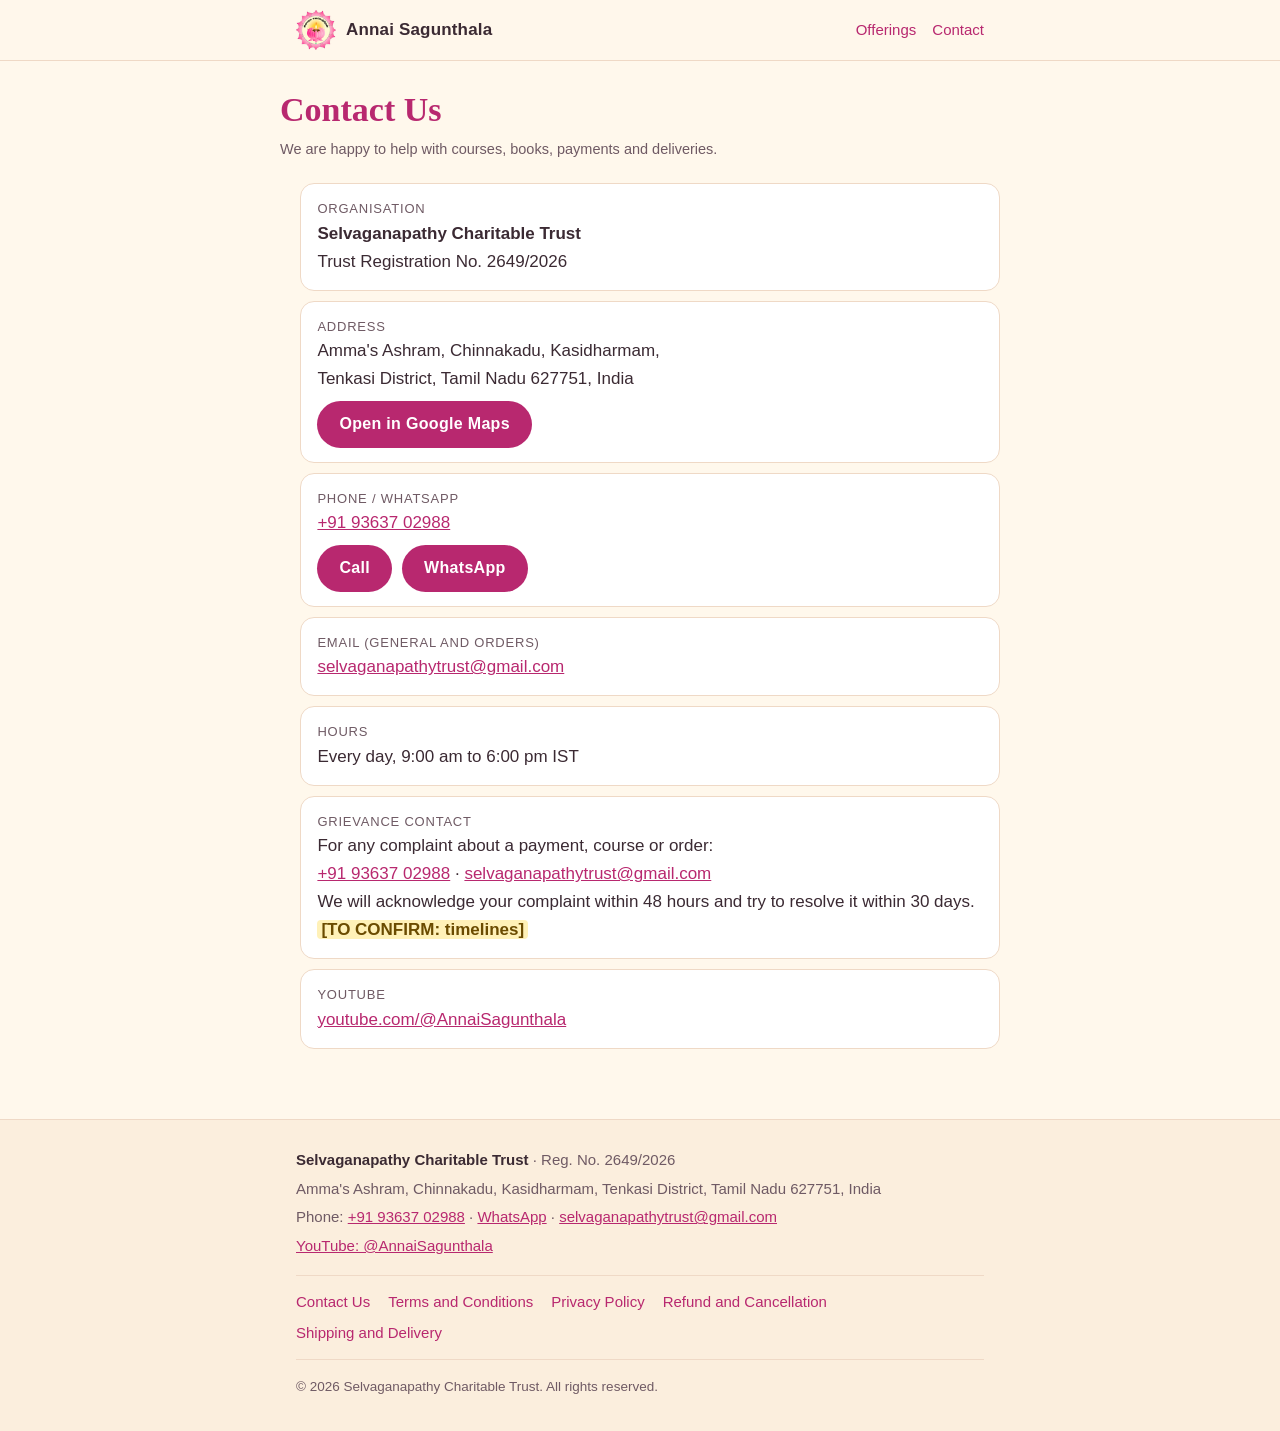
==== contact.html @ 1bb6f1a0 "Initial commit via Netlify [skip ci]" ====
<!doctype html>
<html lang="en">
<head>
  <meta charset="utf-8">
  <meta name="viewport" content="width=device-width, initial-scale=1">
  <title>Contact Us | Selvaganapathy Charitable Trust</title>
  <meta name="description" content="Contact Selvaganapathy Charitable Trust: address, phone, WhatsApp and email.">
  <link rel="icon" type="image/png" href="favicon.png">
  <link rel="apple-touch-icon" href="apple-touch-icon.png">
  <link rel="stylesheet" href="style.css">
</head>
<body>

<header class="site-header">
  <div class="wrap">
    <a class="brand" href="index.html"><img src="favicon.png" alt=""><span>Annai Sagunthala</span></a>
    <nav><a href="index.html#offerings">Offerings</a><a href="contact.html">Contact</a></nav>
  </div>
</header>

<main class="wrap page">

  <h1>Contact Us</h1>
  <p class="updated">We are happy to help with courses, books, payments and deliveries.</p>

  <ul class="contact-list">
    <li><span class="label">Organisation</span>
      <strong>Selvaganapathy Charitable Trust</strong><br>Trust Registration No. 2649/2026</li>
    <li><span class="label">Address</span>
      Amma's Ashram, Chinnakadu, Kasidharmam,<br>Tenkasi District, Tamil Nadu 627751, India
      <div class="actions"><a class="btn btn-small" href="https://maps.app.goo.gl/eqkknSd1wBhGksHB7">Open in Google Maps</a></div></li>
    <li><span class="label">Phone / WhatsApp</span>
      <a href="tel:+919363702988">+91 93637 02988</a>
      <div class="actions">
        <a class="btn btn-small" href="tel:+919363702988">Call</a>
        <a class="btn btn-small" href="https://wa.me/919363702988">WhatsApp</a>
      </div></li>
    <li><span class="label">Email (general and orders)</span>
      <a href="mailto:selvaganapathytrust@gmail.com">selvaganapathytrust@gmail.com</a></li>
    <li><span class="label">Hours</span>Every day, 9:00 am to 6:00 pm IST</li>
    <li><span class="label">Grievance contact</span>
      For any complaint about a payment, course or order:<br>
      <a href="tel:+919363702988">+91 93637 02988</a> · <a href="mailto:selvaganapathytrust@gmail.com">selvaganapathytrust@gmail.com</a><br>
      We will acknowledge your complaint within 48 hours and try to resolve it within 30 days. <span class="tbc">[TO CONFIRM: timelines]</span></li>
    <li><span class="label">YouTube</span>
      <a href="https://www.youtube.com/@AnnaiSagunthala">youtube.com/@AnnaiSagunthala</a></li>
  </ul>
</main>

<footer class="site-footer">
  <div class="wrap">
    <p><strong>Selvaganapathy Charitable Trust</strong> · Reg. No. 2649/2026</p>
    <p>Amma's Ashram, Chinnakadu, Kasidharmam, Tenkasi District, Tamil Nadu 627751, India</p>
    <p>Phone: <a href="tel:+919363702988">+91 93637 02988</a> · <a href="https://wa.me/919363702988">WhatsApp</a> · <a href="mailto:selvaganapathytrust@gmail.com">selvaganapathytrust@gmail.com</a></p>
    <p><a href="https://www.youtube.com/@AnnaiSagunthala">YouTube: @AnnaiSagunthala</a></p>
    <nav class="links" aria-label="Policies">
      <a href="contact.html">Contact Us</a>
      <a href="terms.html">Terms and Conditions</a>
      <a href="privacy.html">Privacy Policy</a>
      <a href="refund.html">Refund and Cancellation</a>
      <a href="shipping.html">Shipping and Delivery</a>
    </nav>
    <p class="copy">© 2026 Selvaganapathy Charitable Trust. All rights reserved.</p>
  </div>
</footer>
</body>
</html>
---- style.css ----
/* Colours taken from Amma's lotus logo */
:root {
  --cream: #fff8ec;        /* inner circle of the logo: page background */
  --cream-deep: #fbeedd;   /* cards and footer */
  --lotus: #e2559b;        /* petal pink */
  --lotus-deep: #b8286f;   /* headings and button */
  --lotus-soft: #fbe1ee;
  --flame: #e9a321;        /* lamp flame: small accents */
  --text: #3b2a33;
  --muted: #6f5a64;
  --line: #efd9c6;
  --radius: 14px;
  --width: 720px;
}

* { box-sizing: border-box; }

html { -webkit-text-size-adjust: 100%; }

body {
  margin: 0;
  background: var(--cream);
  color: var(--text);
  font-family: -apple-system, BlinkMacSystemFont, "Segoe UI", Roboto, "Noto Sans", "Noto Sans Tamil",
    "Latha", "Tamil Sangam MN", "Helvetica Neue", Arial, sans-serif;
  font-size: 17px;
  line-height: 1.65;
}

a { color: var(--lotus-deep); }
a:hover { color: var(--lotus); }

.wrap { max-width: var(--width); margin: 0 auto; padding: 0 16px; }

/* Header on every page */
.site-header {
  border-bottom: 1px solid var(--line);
  background: rgba(255, 248, 236, 0.92);
}
.site-header .wrap {
  display: flex; flex-wrap: wrap; align-items: center; justify-content: space-between; gap: 6px 12px;
  padding-top: 10px; padding-bottom: 10px;
}
.brand { display: flex; align-items: center; gap: 10px; text-decoration: none; color: var(--text); }
.brand img { width: 40px; height: 40px; }
.brand span { font-weight: 600; letter-spacing: 0.01em; white-space: nowrap; }
.site-header nav { display: flex; gap: 16px; }
.site-header nav a { text-decoration: none; font-size: 15px; white-space: nowrap; }

/* Home page */
.hero { text-align: center; padding: 36px 0 12px; }
.hero .logo { width: min(260px, 70vw); height: auto; display: block; margin: 0 auto 12px; }
.hero h1 {
  margin: 8px 0 0; color: var(--lotus-deep);
  font-family: Georgia, "Times New Roman", serif; font-weight: 600;
  font-size: clamp(30px, 7vw, 44px); line-height: 1.2;
}
.hero .tamil { margin: 4px 0 0; font-size: clamp(22px, 5.5vw, 30px); color: var(--lotus-deep); font-weight: 600; }
.divider { width: 64px; height: 3px; background: var(--flame); border-radius: 2px; margin: 20px auto; opacity: 0.8; }
.welcome { font-size: 18px; color: var(--muted); max-width: 34em; margin: 0 auto 28px; }

.btn {
  display: inline-block; background: var(--lotus-deep); color: #fff; text-decoration: none;
  font-size: 20px; font-weight: 600; letter-spacing: 0.02em;
  padding: 16px 44px; border-radius: 999px;
  box-shadow: 0 6px 18px rgba(184, 40, 111, 0.25);
  transition: background 0.2s, transform 0.2s;
}
.btn:hover, .btn:focus-visible { background: var(--lotus); color: #fff; transform: translateY(-1px); }
.btn-small { font-size: 16px; padding: 10px 22px; box-shadow: none; }

/* Offerings */
section { padding: 28px 0; }
h2 { color: var(--lotus-deep); font-family: Georgia, "Times New Roman", serif; font-weight: 600; font-size: 26px; margin: 0 0 14px; }
h3 { margin: 0 0 4px; font-size: 18px; }
.cards { display: grid; gap: 14px; }
@media (min-width: 640px) { .cards { grid-template-columns: repeat(3, 1fr); } }
.card {
  background: #fff; border: 1px solid var(--line); border-top: 4px solid var(--lotus);
  border-radius: var(--radius); padding: 18px;
}
.card p { margin: 6px 0; color: var(--muted); font-size: 15.5px; }
.price { font-weight: 700; color: var(--text); font-size: 17px; }
.note { font-size: 14.5px; color: var(--muted); text-align: center; margin-top: 14px; }

/* Policy and contact pages */
.page { padding: 28px 0 36px; }
.page h1 { color: var(--lotus-deep); font-family: Georgia, "Times New Roman", serif; font-weight: 600; font-size: clamp(26px, 6vw, 34px); margin: 0 0 6px; line-height: 1.25; }
.page .updated { color: var(--muted); font-size: 14.5px; margin: 0 0 22px; }
.page h2 { font-size: 21px; margin: 28px 0 8px; }
.page ul { padding-left: 1.2em; }
.page li { margin: 4px 0; }

.contact-list { list-style: none; padding: 0; margin: 0; }
.contact-list li {
  background: #fff; border: 1px solid var(--line); border-radius: var(--radius);
  padding: 14px 16px; margin: 0 0 10px;
}
.contact-list .label { display: block; font-size: 13px; text-transform: uppercase; letter-spacing: 0.06em; color: var(--muted); }
.actions { display: flex; flex-wrap: wrap; gap: 10px; margin-top: 8px; }

/* Anything the owner must check */
.tbc { background: #fff1b8; color: #6b4b00; padding: 0 4px; border-radius: 4px; font-weight: 600; }

/* Footer on every page */
.site-footer { margin-top: 24px; background: var(--cream-deep); border-top: 1px solid var(--line); font-size: 15px; color: var(--muted); }
.site-footer .wrap { padding-top: 24px; padding-bottom: 28px; }
.site-footer strong { color: var(--text); }
.site-footer p { margin: 4px 0; }
.site-footer .links { display: flex; flex-wrap: wrap; gap: 6px 18px; margin: 16px 0; padding: 14px 0; border-top: 1px solid var(--line); border-bottom: 1px solid var(--line); }
.site-footer .links a { text-decoration: none; }
.site-footer .copy { font-size: 13.5px; margin-top: 12px; }

a:focus-visible, .btn:focus-visible { outline: 3px solid var(--flame); outline-offset: 3px; }
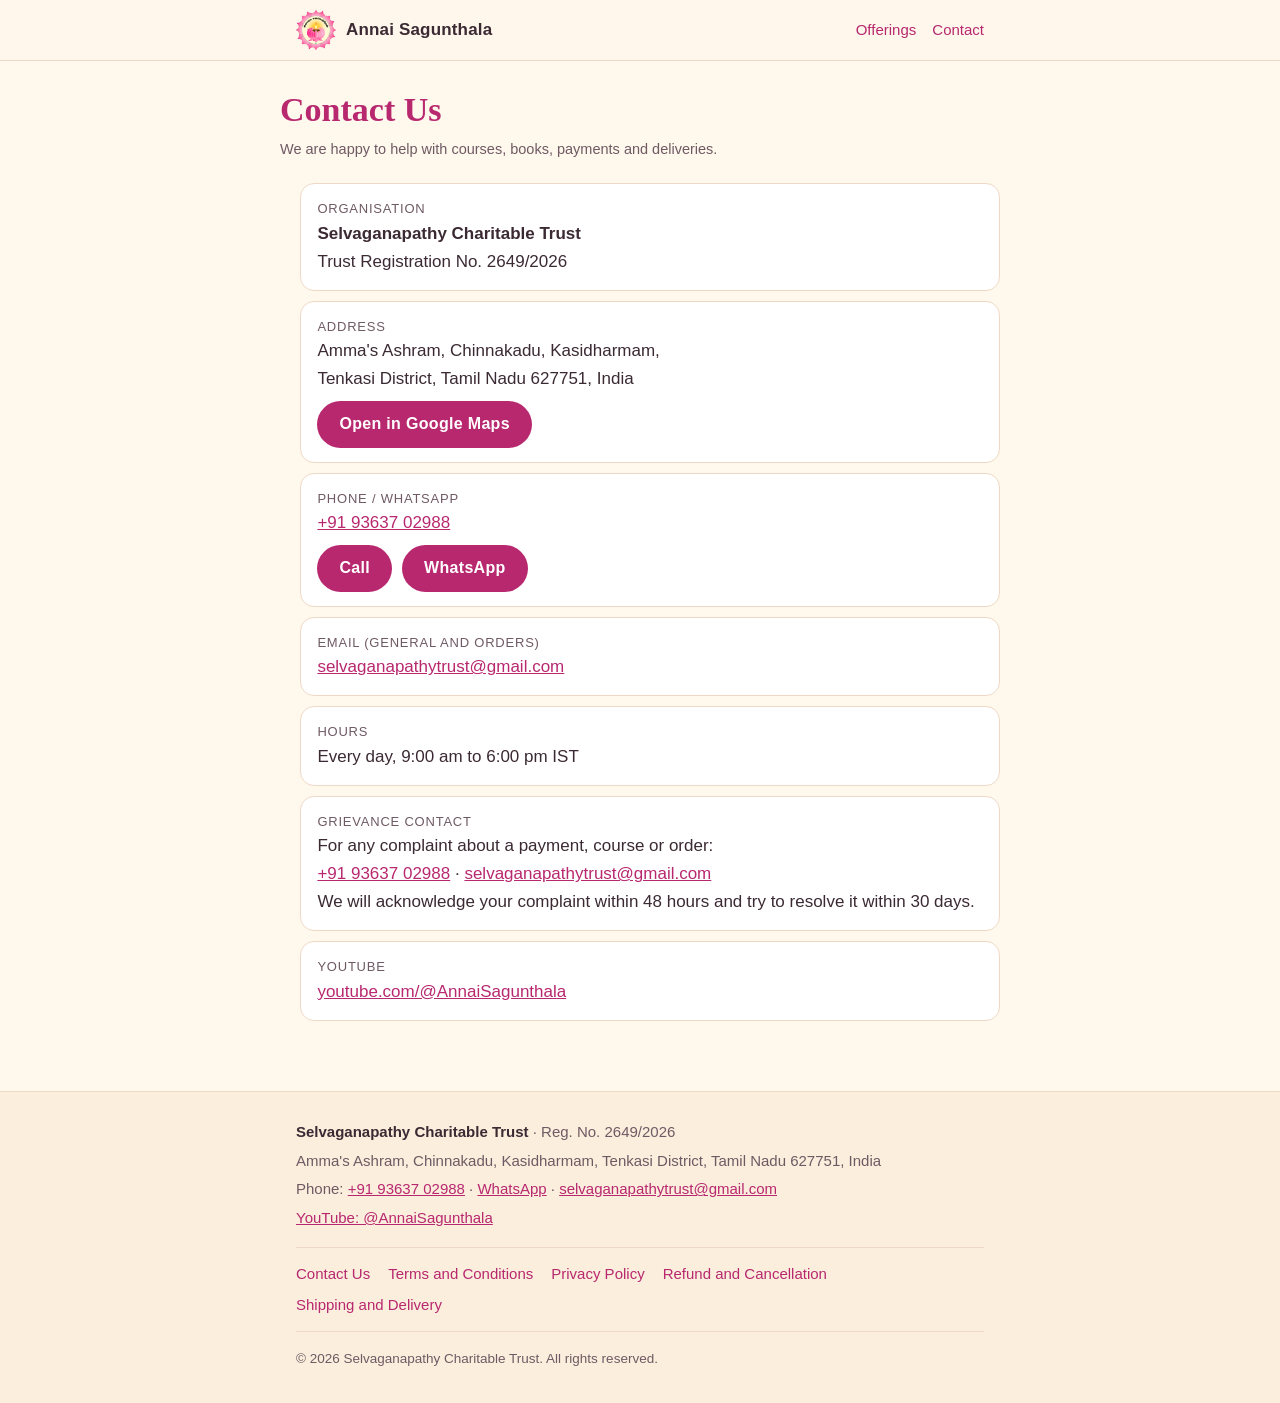
==== commit 1eb47d61: "Add files via upload" ====
--- a/contact.html
+++ b/contact.html
@@ -41,7 +41,7 @@
     <li><span class="label">Grievance contact</span>
       For any complaint about a payment, course or order:<br>
       <a href="tel:+919363702988">+91 93637 02988</a> · <a href="mailto:selvaganapathytrust@gmail.com">selvaganapathytrust@gmail.com</a><br>
-      We will acknowledge your complaint within 48 hours and try to resolve it within 30 days. <span class="tbc">[TO CONFIRM: timelines]</span></li>
+      We will acknowledge your complaint within 48 hours and try to resolve it within 30 days.</li>
     <li><span class="label">YouTube</span>
       <a href="https://www.youtube.com/@AnnaiSagunthala">youtube.com/@AnnaiSagunthala</a></li>
   </ul>
